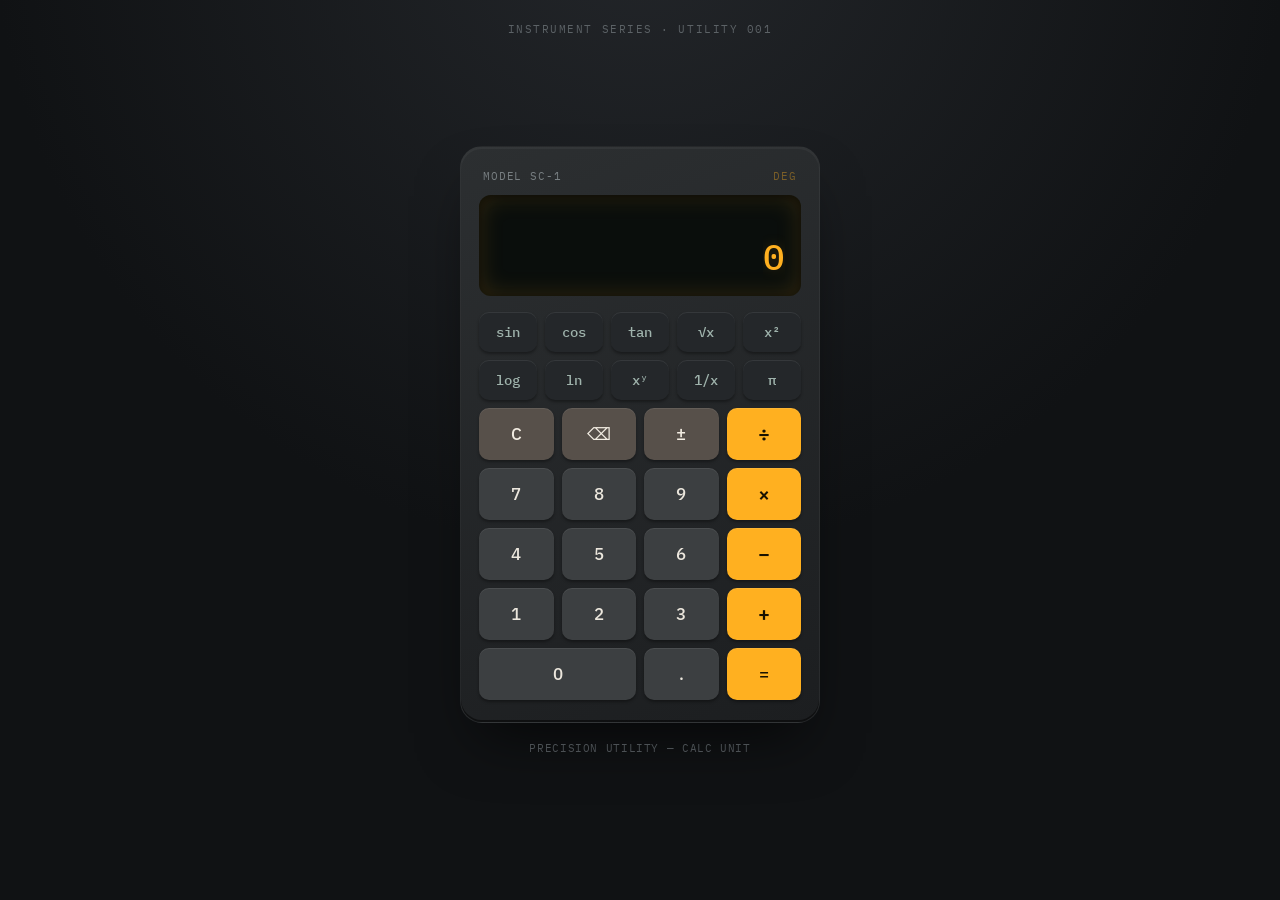
==== index.html @ b7696839 "Add Google site verification meta tag" ====
<!DOCTYPE html>
<html lang="en">
<head>
<meta name="google-site-verification" content="ZhAPGJCcrhRBC2yYDR4vYa2j-9xB2rmcHq2HFehLYFE" />
<meta charset="UTF-8">
<meta name="viewport" content="width=device-width, initial-scale=1.0">
<title>Scientific Calculator — Free Online Calculator with Square Root, Power, Trig</title>
<meta name="description" content="Free online scientific calculator. Square root, x², powers, sin/cos/tan, log, ln, and more. Fast, no sign-up, works on mobile.">
<link rel="canonical" href="https://calculator-amber-six-60.vercel.app/" />
<meta property="og:title" content="Scientific Calculator — Free Online Calculator">
<meta property="og:description" content="Square root, powers, trig, log, and more — free online scientific calculator, no sign-up.">
<meta property="og:type" content="website">
<link rel="preconnect" href="https://fonts.googleapis.com">
<link rel="preconnect" href="https://fonts.gstatic.com" crossorigin>
<link href="https://fonts.googleapis.com/css2?family=IBM+Plex+Mono:wght@400;500;600&family=IBM+Plex+Sans:wght@400;500;600&display=swap" rel="stylesheet">
<style>
  :root{
    --page-bg: #101214;
    --body-grad-a: #2c2f31;
    --body-grad-b: #1c1e20;
    --display-bg: #0a0e0c;
    --amber: #ffb020;
    --amber-dim: rgba(255,176,32,0.38);
    --amber-glow: rgba(255,176,32,0.18);
    --key-num-bg: #3c3f41;
    --key-num-bg-hi: #46494b;
    --key-num-text: #ecE7dd;
    --key-fn-bg: #24272a;
    --key-fn-bg-hi: #2d3134;
    --key-fn-text: #9fb3ac;
    --key-op-bg: var(--amber);
    --key-op-bg-hi: #ffc250;
    --key-op-text: #1a1200;
    --key-util-bg: #57504a;
    --key-util-text: #f2ece2;
    --radius: 10px;
    --font-mono: 'IBM Plex Mono', ui-monospace, monospace;
    --font-sans: 'IBM Plex Sans', ui-sans-serif, sans-serif;
  }

  *{ box-sizing: border-box; }

  body{
    margin:0;
    min-height:100vh;
    background:
      radial-gradient(circle at 50% -10%, #23262a 0%, var(--page-bg) 55%);
    display:flex;
    align-items:center;
    justify-content:center;
    padding: 32px 16px;
    font-family: var(--font-sans);
  }

  .eyebrow{
    position:fixed;
    top:22px;
    left:50%;
    transform:translateX(-50%);
    color:#5c6266;
    font-family: var(--font-mono);
    font-size:11px;
    letter-spacing:0.14em;
    text-transform:uppercase;
  }

  .instrument{
    width: 360px;
    max-width: 100%;
    border-radius: 22px;
    padding: 20px 18px 22px;
    background: linear-gradient(160deg, var(--body-grad-a), var(--body-grad-b));
    box-shadow:
      0 30px 60px -20px rgba(0,0,0,0.65),
      0 2px 0 rgba(255,255,255,0.04) inset,
      0 -2px 0 rgba(0,0,0,0.5) inset;
    border: 1px solid rgba(255,255,255,0.04);
  }

  .badge{
    display:flex;
    justify-content:space-between;
    align-items:baseline;
    padding: 2px 4px 12px;
    color:#787f82;
    font-family: var(--font-mono);
    font-size: 10.5px;
    letter-spacing: 0.08em;
    text-transform: uppercase;
  }
  .badge span:last-child{ color: var(--amber-dim); }

  .display{
    background: var(--display-bg);
    border-radius: 12px;
    padding: 14px 16px 16px;
    box-shadow: 0 2px 10px rgba(0,0,0,0.6) inset, 0 0 24px var(--amber-glow) inset;
    margin-bottom: 16px;
    overflow: hidden;
  }

  .tape{
    height: 18px;
    overflow: hidden;
    color: var(--amber-dim);
    font-family: var(--font-mono);
    font-size: 12px;
    white-space: nowrap;
    margin-bottom: 6px;
    letter-spacing: 0.01em;
  }

  .readout{
    display:flex;
    justify-content:flex-end;
    align-items:baseline;
    gap: 8px;
  }

  .mode-tag{
    font-family: var(--font-mono);
    font-size: 11px;
    color: var(--amber-dim);
    letter-spacing: 0.08em;
  }

  #display{
    font-family: var(--font-mono);
    font-weight: 500;
    font-size: 36px;
    color: var(--amber);
    text-shadow: 0 0 14px var(--amber-glow);
    text-align: right;
    overflow-x: auto;
    white-space: nowrap;
    max-width: 100%;
    scrollbar-width: none;
  }
  #display::-webkit-scrollbar{ display:none; }

  .keys{ display:flex; flex-direction:column; gap:8px; }
  .row{ display:grid; gap:8px; }
  .row.sci{ grid-template-columns: repeat(5, 1fr); }
  .row.main{ grid-template-columns: repeat(4, 1fr); }

  button{
    font-family: var(--font-sans);
    border: none;
    cursor: pointer;
    color: var(--key-num-text);
    background: var(--key-num-bg);
    border-radius: var(--radius);
    padding: 0;
    height: 52px;
    font-size: 17px;
    font-weight: 500;
    box-shadow:
      0 1px 0 rgba(255,255,255,0.08) inset,
      0 2px 3px rgba(0,0,0,0.35);
    transition: transform 0.05s ease, box-shadow 0.05s ease, background 0.1s ease;
  }
  button:active, button.pressed{
    transform: translateY(2px);
    box-shadow: 0 1px 1px rgba(0,0,0,0.4) inset;
  }
  button:hover{ background: var(--key-num-bg-hi); }

  .row.sci button{
    background: var(--key-fn-bg);
    color: var(--key-fn-text);
    font-family: var(--font-mono);
    font-size: 13.5px;
    height: 40px;
    letter-spacing: 0.01em;
  }
  .row.sci button:hover{ background: var(--key-fn-bg-hi); }

  .op{
    background: var(--key-op-bg) !important;
    color: var(--key-op-text) !important;
    font-size: 20px;
    font-weight: 600;
  }
  .op:hover{ background: var(--key-op-bg-hi) !important; }

  .util{
    background: var(--key-util-bg) !important;
    color: var(--key-util-text) !important;
  }

  .zero{ grid-column: span 2; }

  .equals{
    background: var(--key-op-bg) !important;
    color: var(--key-op-text) !important;
  }

  footer{
    text-align:center;
    color:#4b5054;
    font-family: var(--font-mono);
    font-size: 10.5px;
    margin-top: 18px;
    letter-spacing: 0.06em;
  }

  @media (prefers-reduced-motion: reduce){
    button{ transition: none; }
  }
</style>
</head>
<body>

<div class="eyebrow">INSTRUMENT SERIES · UTILITY 001</div>

<div>
  <div class="instrument">
    <div class="badge">
      <span>Model SC-1</span>
      <span id="degMode">DEG</span>
    </div>

    <div class="display">
      <div class="tape" id="tape">&nbsp;</div>
      <div class="readout">
        <div id="display">0</div>
      </div>
    </div>

    <div class="keys">
      <div class="row sci">
        <button data-fn="sin">sin</button>
        <button data-fn="cos">cos</button>
        <button data-fn="tan">tan</button>
        <button data-fn="sqrt">√x</button>
        <button data-fn="sqr">x²</button>
      </div>
      <div class="row sci">
        <button data-fn="log">log</button>
        <button data-fn="ln">ln</button>
        <button data-op="^">xʸ</button>
        <button data-fn="inv">1/x</button>
        <button data-fn="pi">π</button>
      </div>

      <div class="row main">
        <button class="util" data-action="clear">C</button>
        <button class="util" data-action="backspace">⌫</button>
        <button class="util" data-fn="sign">±</button>
        <button class="op" data-op="/">÷</button>
      </div>
      <div class="row main">
        <button data-num="7">7</button>
        <button data-num="8">8</button>
        <button data-num="9">9</button>
        <button class="op" data-op="*">×</button>
      </div>
      <div class="row main">
        <button data-num="4">4</button>
        <button data-num="5">5</button>
        <button data-num="6">6</button>
        <button class="op" data-op="-">−</button>
      </div>
      <div class="row main">
        <button data-num="1">1</button>
        <button data-num="2">2</button>
        <button data-num="3">3</button>
        <button class="op" data-op="+">+</button>
      </div>
      <div class="row main">
        <button class="zero" data-num="0">0</button>
        <button data-action="decimal">.</button>
        <button class="equals" data-action="equals">=</button>
      </div>
    </div>
  </div>

  <footer>PRECISION UTILITY — CALC UNIT</footer>
</div>

<script>
(function(){
  const displayEl = document.getElementById('display');
  const tapeEl = document.getElementById('tape');

  let current = '0';
  let previous = null;
  let operator = null;
  let waitingForOperand = false;
  let tapeEntries = [];

  function fmt(n){
    if (!isFinite(n)) return 'Error';
    let s = String(n);
    if (s.length > 14) {
      s = n.toPrecision(10).replace(/\.?0+$/, '').replace(/\.?0+e/, 'e');
    }
    return s;
  }

  function render(){
    displayEl.textContent = current;
    tapeEl.textContent = tapeEntries.slice(-1)[0] || '\u00A0';
  }

  function pushTape(entry){
    tapeEntries.push(entry);
    if (tapeEntries.length > 20) tapeEntries.shift();
  }

  function inputDigit(d){
    if (waitingForOperand || current === '0') {
      current = (d === '.' ? '0.' : d);
      waitingForOperand = false;
    } else {
      current += d;
    }
    render();
  }

  function inputDecimal(){
    if (waitingForOperand) { current = '0.'; waitingForOperand = false; render(); return; }
    if (!current.includes('.')) current += '.';
    render();
  }

  function clearAll(){
    current = '0'; previous = null; operator = null; waitingForOperand = false;
    render();
  }

  function backspace(){
    if (waitingForOperand) return;
    current = current.length > 1 ? current.slice(0, -1) : '0';
    render();
  }

  function toggleSign(){
    if (current === '0') return;
    current = current.startsWith('-') ? current.slice(1) : '-' + current;
    render();
  }

  function compute(a, b, op){
    switch(op){
      case '+': return a + b;
      case '-': return a - b;
      case '*': return a * b;
      case '/': return b === 0 ? NaN : a / b;
      case '^': return Math.pow(a, b);
      default: return b;
    }
  }

  function opSymbol(op){
    return { '+':'+', '-':'\u2212', '*':'\u00d7', '/':'\u00f7', '^':'^' }[op] || op;
  }

  function setOperator(nextOp){
    const value = parseFloat(current);
    if (previous !== null && operator && !waitingForOperand) {
      const result = compute(previous, value, operator);
      pushTape(`${fmt(previous)} ${opSymbol(operator)} ${fmt(value)} =`);
      current = fmt(result);
      previous = result;
    } else {
      previous = value;
    }
    operator = nextOp;
    waitingForOperand = true;
    render();
  }

  function equals(){
    if (operator === null || previous === null) return;
    const value = parseFloat(current);
    const result = compute(previous, value, operator);
    pushTape(`${fmt(previous)} ${opSymbol(operator)} ${fmt(value)} =`);
    current = fmt(result);
    previous = null;
    operator = null;
    waitingForOperand = true;
    render();
  }

  const DEG = Math.PI / 180;

  function applyUnary(fn){
    const value = parseFloat(current);
    let result, label;
    switch(fn){
      case 'sqrt': result = Math.sqrt(value); label = `\u221a(${fmt(value)})`; break;
      case 'sqr':  result = value * value;    label = `(${fmt(value)})\u00b2`; break;
      case 'sin':  result = Math.sin(value * DEG); label = `sin(${fmt(value)})`; break;
      case 'cos':  result = Math.cos(value * DEG); label = `cos(${fmt(value)})`; break;
      case 'tan':  result = Math.tan(value * DEG); label = `tan(${fmt(value)})`; break;
      case 'log':  result = Math.log10(value); label = `log(${fmt(value)})`; break;
      case 'ln':   result = Math.log(value);   label = `ln(${fmt(value)})`; break;
      case 'inv':  result = value === 0 ? NaN : 1 / value; label = `1/(${fmt(value)})`; break;
      case 'sign': toggleSign(); return;
      case 'pi':   current = fmt(Math.PI); waitingForOperand = true; render(); return;
      default: return;
    }
    pushTape(`${label} =`);
    current = fmt(result);
    waitingForOperand = true;
    render();
  }

  document.querySelectorAll('button').forEach(btn => {
    btn.addEventListener('click', () => {
      btn.classList.add('pressed');
      setTimeout(() => btn.classList.remove('pressed'), 90);

      if (btn.dataset.num !== undefined) inputDigit(btn.dataset.num);
      else if (btn.dataset.op !== undefined) setOperator(btn.dataset.op);
      else if (btn.dataset.fn !== undefined) applyUnary(btn.dataset.fn);
      else if (btn.dataset.action === 'clear') clearAll();
      else if (btn.dataset.action === 'backspace') backspace();
      else if (btn.dataset.action === 'decimal') inputDecimal();
      else if (btn.dataset.action === 'equals') equals();
    });
  });

  window.addEventListener('keydown', (e) => {
    if (e.key >= '0' && e.key <= '9') inputDigit(e.key);
    else if (e.key === '.') inputDecimal();
    else if (['+','-','*','/'].includes(e.key)) setOperator(e.key);
    else if (e.key === 'Enter' || e.key === '=') { e.preventDefault(); equals(); }
    else if (e.key === 'Backspace') backspace();
    else if (e.key === 'Escape') clearAll();
  });

  render();
})();
</script>

</body>
</html>
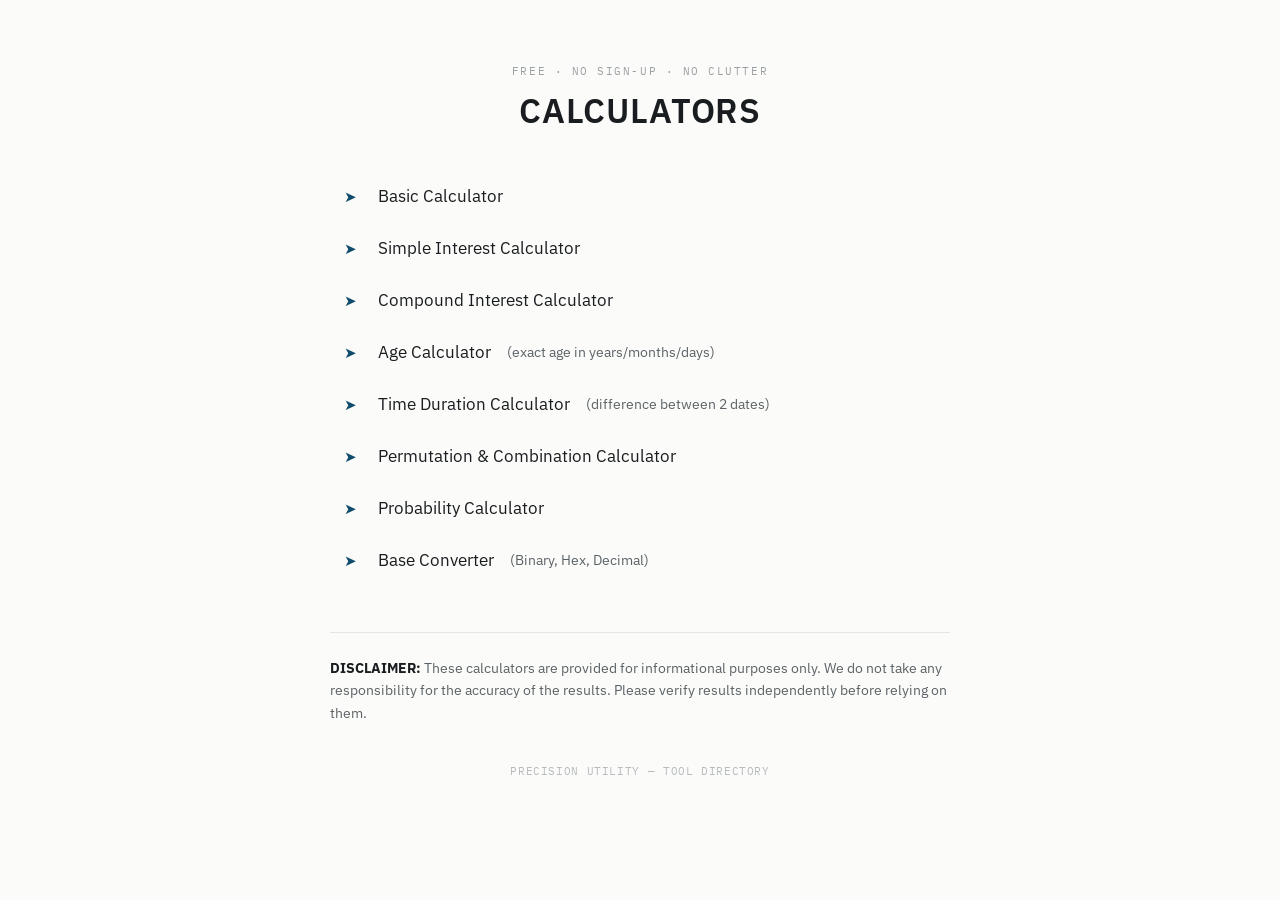
==== commit 1adf6756: "Update index.html for new calculator tools" ====
--- a/index.html
+++ b/index.html
@@ -1,439 +1,143 @@
 <!DOCTYPE html>
 <html lang="en">
 <head>
-<meta name="google-site-verification" content="ZhAPGJCcrhRBC2yYDR4vYa2j-9xB2rmcHq2HFehLYFE" />
 <meta charset="UTF-8">
 <meta name="viewport" content="width=device-width, initial-scale=1.0">
-<title>Scientific Calculator — Free Online Calculator with Square Root, Power, Trig</title>
-<meta name="description" content="Free online scientific calculator. Square root, x², powers, sin/cos/tan, log, ln, and more. Fast, no sign-up, works on mobile.">
+<title>Calculators — Free Online Calculator Tools</title>
+<meta name="description" content="Free online calculators: basic, simple interest, compound interest, age, time duration, permutation & combination, probability, and base converter.">
 <link rel="canonical" href="https://calculator-amber-six-60.vercel.app/" />
-<meta property="og:title" content="Scientific Calculator — Free Online Calculator">
-<meta property="og:description" content="Square root, powers, trig, log, and more — free online scientific calculator, no sign-up.">
+<meta property="og:title" content="Calculators — Free Online Calculator Tools">
+<meta property="og:description" content="A growing set of free, no-signup online calculators.">
 <meta property="og:type" content="website">
+
+<!-- Google Analytics (GA4) -->
+<script async src="https://www.googletagmanager.com/gtag/js?id=G-M0VN4W0GYG"></script>
+<script>
+  window.dataLayer = window.dataLayer || [];
+  function gtag(){dataLayer.push(arguments);}
+  gtag('js', new Date());
+  gtag('config', 'G-M0VN4W0GYG');
+</script>
+
 <link rel="preconnect" href="https://fonts.googleapis.com">
 <link rel="preconnect" href="https://fonts.gstatic.com" crossorigin>
-<link href="https://fonts.googleapis.com/css2?family=IBM+Plex+Mono:wght@400;500;600&family=IBM+Plex+Sans:wght@400;500;600&display=swap" rel="stylesheet">
+<link href="https://fonts.googleapis.com/css2?family=IBM+Plex+Mono:wght@400;600&family=IBM+Plex+Sans:wght@400;500;600&display=swap" rel="stylesheet">
 <style>
   :root{
-    --page-bg: #101214;
-    --body-grad-a: #2c2f31;
-    --body-grad-b: #1c1e20;
-    --display-bg: #0a0e0c;
-    --amber: #ffb020;
-    --amber-dim: rgba(255,176,32,0.38);
-    --amber-glow: rgba(255,176,32,0.18);
-    --key-num-bg: #3c3f41;
-    --key-num-bg-hi: #46494b;
-    --key-num-text: #ecE7dd;
-    --key-fn-bg: #24272a;
-    --key-fn-bg-hi: #2d3134;
-    --key-fn-text: #9fb3ac;
-    --key-op-bg: var(--amber);
-    --key-op-bg-hi: #ffc250;
-    --key-op-text: #1a1200;
-    --key-util-bg: #57504a;
-    --key-util-text: #f2ece2;
-    --radius: 10px;
+    --ink: #1a1d1f;
+    --muted: #5b6266;
+    --accent: #0f4c6b;
+    --accent-hi: #14638a;
+    --rule: #e4e6e8;
+    --page-bg: #fbfbfa;
+    --font-sans: 'IBM Plex Sans', ui-sans-serif, sans-serif;
     --font-mono: 'IBM Plex Mono', ui-monospace, monospace;
-    --font-sans: 'IBM Plex Sans', ui-sans-serif, sans-serif;
   }
-
-  *{ box-sizing: border-box; }
-
+  *{ box-sizing:border-box; }
   body{
     margin:0;
-    min-height:100vh;
-    background:
-      radial-gradient(circle at 50% -10%, #23262a 0%, var(--page-bg) 55%);
-    display:flex;
-    align-items:center;
-    justify-content:center;
-    padding: 32px 16px;
+    background: var(--page-bg);
+    color: var(--ink);
     font-family: var(--font-sans);
+    padding: 64px 20px 40px;
   }
-
+  main{
+    max-width: 620px;
+    margin: 0 auto;
+  }
   .eyebrow{
-    position:fixed;
-    top:22px;
-    left:50%;
-    transform:translateX(-50%);
-    color:#5c6266;
+    text-align:center;
+    color:#9aa0a3;
     font-family: var(--font-mono);
-    font-size:11px;
-    letter-spacing:0.14em;
-    text-transform:uppercase;
+    font-size: 11px;
+    letter-spacing: 0.14em;
+    text-transform: uppercase;
+    margin-bottom: 10px;
   }
-
-  .instrument{
-    width: 360px;
-    max-width: 100%;
-    border-radius: 22px;
-    padding: 20px 18px 22px;
-    background: linear-gradient(160deg, var(--body-grad-a), var(--body-grad-b));
-    box-shadow:
-      0 30px 60px -20px rgba(0,0,0,0.65),
-      0 2px 0 rgba(255,255,255,0.04) inset,
-      0 -2px 0 rgba(0,0,0,0.5) inset;
-    border: 1px solid rgba(255,255,255,0.04);
+  h1{
+    text-align:center;
+    font-size: 34px;
+    font-weight: 600;
+    letter-spacing: 0.02em;
+    margin: 0 0 40px;
   }
-
-  .badge{
-    display:flex;
-    justify-content:space-between;
-    align-items:baseline;
-    padding: 2px 4px 12px;
-    color:#787f82;
+  ul.tool-list{
+    list-style: none;
+    margin: 0 0 48px;
+    padding: 0;
+    display: flex;
+    flex-direction: column;
+    gap: 4px;
+  }
+  ul.tool-list li a{
+    display: flex;
+    align-items: center;
+    gap: 16px;
+    padding: 13px 14px;
+    text-decoration: none;
+    color: var(--ink);
+    border-radius: 8px;
+    font-size: 17px;
+    transition: background 0.12s ease;
+  }
+  ul.tool-list li a:hover{
+    background: #eef2f4;
+  }
+  ul.tool-list li a:hover .arrow{
+    color: var(--accent-hi);
+  }
+  .arrow{
+    color: var(--accent);
+    font-size: 15px;
+    flex-shrink: 0;
+    width: 18px;
+  }
+  .tool-sub{
+    color: var(--muted);
+    font-size: 14px;
+    font-weight: 400;
+  }
+  section.notice{
+    border-top: 1px solid var(--rule);
+    padding-top: 24px;
+    font-size: 14px;
+    line-height: 1.6;
+    color: var(--muted);
+  }
+  section.notice p{ margin: 0 0 14px; }
+  section.notice strong{ color: var(--ink); }
+  section.notice a{ color: var(--accent); text-decoration: underline; }
+  footer{
+    text-align:center;
+    color:#b7bbbd;
     font-family: var(--font-mono);
     font-size: 10.5px;
-    letter-spacing: 0.08em;
-    text-transform: uppercase;
-  }
-  .badge span:last-child{ color: var(--amber-dim); }
-
-  .display{
-    background: var(--display-bg);
-    border-radius: 12px;
-    padding: 14px 16px 16px;
-    box-shadow: 0 2px 10px rgba(0,0,0,0.6) inset, 0 0 24px var(--amber-glow) inset;
-    margin-bottom: 16px;
-    overflow: hidden;
-  }
-
-  .tape{
-    height: 18px;
-    overflow: hidden;
-    color: var(--amber-dim);
-    font-family: var(--font-mono);
-    font-size: 12px;
-    white-space: nowrap;
-    margin-bottom: 6px;
-    letter-spacing: 0.01em;
-  }
-
-  .readout{
-    display:flex;
-    justify-content:flex-end;
-    align-items:baseline;
-    gap: 8px;
-  }
-
-  .mode-tag{
-    font-family: var(--font-mono);
-    font-size: 11px;
-    color: var(--amber-dim);
-    letter-spacing: 0.08em;
-  }
-
-  #display{
-    font-family: var(--font-mono);
-    font-weight: 500;
-    font-size: 36px;
-    color: var(--amber);
-    text-shadow: 0 0 14px var(--amber-glow);
-    text-align: right;
-    overflow-x: auto;
-    white-space: nowrap;
-    max-width: 100%;
-    scrollbar-width: none;
-  }
-  #display::-webkit-scrollbar{ display:none; }
-
-  .keys{ display:flex; flex-direction:column; gap:8px; }
-  .row{ display:grid; gap:8px; }
-  .row.sci{ grid-template-columns: repeat(5, 1fr); }
-  .row.main{ grid-template-columns: repeat(4, 1fr); }
-
-  button{
-    font-family: var(--font-sans);
-    border: none;
-    cursor: pointer;
-    color: var(--key-num-text);
-    background: var(--key-num-bg);
-    border-radius: var(--radius);
-    padding: 0;
-    height: 52px;
-    font-size: 17px;
-    font-weight: 500;
-    box-shadow:
-      0 1px 0 rgba(255,255,255,0.08) inset,
-      0 2px 3px rgba(0,0,0,0.35);
-    transition: transform 0.05s ease, box-shadow 0.05s ease, background 0.1s ease;
-  }
-  button:active, button.pressed{
-    transform: translateY(2px);
-    box-shadow: 0 1px 1px rgba(0,0,0,0.4) inset;
-  }
-  button:hover{ background: var(--key-num-bg-hi); }
-
-  .row.sci button{
-    background: var(--key-fn-bg);
-    color: var(--key-fn-text);
-    font-family: var(--font-mono);
-    font-size: 13.5px;
-    height: 40px;
-    letter-spacing: 0.01em;
-  }
-  .row.sci button:hover{ background: var(--key-fn-bg-hi); }
-
-  .op{
-    background: var(--key-op-bg) !important;
-    color: var(--key-op-text) !important;
-    font-size: 20px;
-    font-weight: 600;
-  }
-  .op:hover{ background: var(--key-op-bg-hi) !important; }
-
-  .util{
-    background: var(--key-util-bg) !important;
-    color: var(--key-util-text) !important;
-  }
-
-  .zero{ grid-column: span 2; }
-
-  .equals{
-    background: var(--key-op-bg) !important;
-    color: var(--key-op-text) !important;
-  }
-
-  footer{
-    text-align:center;
-    color:#4b5054;
-    font-family: var(--font-mono);
-    font-size: 10.5px;
-    margin-top: 18px;
+    margin-top: 40px;
     letter-spacing: 0.06em;
-  }
-
-  @media (prefers-reduced-motion: reduce){
-    button{ transition: none; }
   }
 </style>
 </head>
 <body>
+<main>
+  <div class="eyebrow">Free · No Sign-up · No Clutter</div>
+  <h1>CALCULATORS</h1>
 
-<div class="eyebrow">INSTRUMENT SERIES · UTILITY 001</div>
+  <ul class="tool-list">
+    <li><a href="/calculator"><span class="arrow">&#10148;</span> Basic Calculator</a></li>
+    <li><a href="/simple-interest-calculator"><span class="arrow">&#10148;</span> Simple Interest Calculator</a></li>
+    <li><a href="/compound-interest-calculator"><span class="arrow">&#10148;</span> Compound Interest Calculator</a></li>
+    <li><a href="/age-calculator"><span class="arrow">&#10148;</span> Age Calculator <span class="tool-sub">(exact age in years/months/days)</span></a></li>
+    <li><a href="/time-duration-calculator"><span class="arrow">&#10148;</span> Time Duration Calculator <span class="tool-sub">(difference between 2 dates)</span></a></li>
+    <li><a href="/permutation-combination-calculator"><span class="arrow">&#10148;</span> Permutation &amp; Combination Calculator</a></li>
+    <li><a href="/probability-calculator"><span class="arrow">&#10148;</span> Probability Calculator</a></li>
+    <li><a href="/base-converter"><span class="arrow">&#10148;</span> Base Converter <span class="tool-sub">(Binary, Hex, Decimal)</span></a></li>
+  </ul>
 
-<div>
-  <div class="instrument">
-    <div class="badge">
-      <span>Model SC-1</span>
-      <span id="degMode">DEG</span>
-    </div>
+  <section class="notice">
+    <p><strong>DISCLAIMER:</strong> These calculators are provided for informational purposes only. We do not take any responsibility for the accuracy of the results. Please verify results independently before relying on them.</p>
+  </section>
 
-    <div class="display">
-      <div class="tape" id="tape">&nbsp;</div>
-      <div class="readout">
-        <div id="display">0</div>
-      </div>
-    </div>
-
-    <div class="keys">
-      <div class="row sci">
-        <button data-fn="sin">sin</button>
-        <button data-fn="cos">cos</button>
-        <button data-fn="tan">tan</button>
-        <button data-fn="sqrt">√x</button>
-        <button data-fn="sqr">x²</button>
-      </div>
-      <div class="row sci">
-        <button data-fn="log">log</button>
-        <button data-fn="ln">ln</button>
-        <button data-op="^">xʸ</button>
-        <button data-fn="inv">1/x</button>
-        <button data-fn="pi">π</button>
-      </div>
-
-      <div class="row main">
-        <button class="util" data-action="clear">C</button>
-        <button class="util" data-action="backspace">⌫</button>
-        <button class="util" data-fn="sign">±</button>
-        <button class="op" data-op="/">÷</button>
-      </div>
-      <div class="row main">
-        <button data-num="7">7</button>
-        <button data-num="8">8</button>
-        <button data-num="9">9</button>
-        <button class="op" data-op="*">×</button>
-      </div>
-      <div class="row main">
-        <button data-num="4">4</button>
-        <button data-num="5">5</button>
-        <button data-num="6">6</button>
-        <button class="op" data-op="-">−</button>
-      </div>
-      <div class="row main">
-        <button data-num="1">1</button>
-        <button data-num="2">2</button>
-        <button data-num="3">3</button>
-        <button class="op" data-op="+">+</button>
-      </div>
-      <div class="row main">
-        <button class="zero" data-num="0">0</button>
-        <button data-action="decimal">.</button>
-        <button class="equals" data-action="equals">=</button>
-      </div>
-    </div>
-  </div>
-
-  <footer>PRECISION UTILITY — CALC UNIT</footer>
-</div>
-
-<script>
-(function(){
-  const displayEl = document.getElementById('display');
-  const tapeEl = document.getElementById('tape');
-
-  let current = '0';
-  let previous = null;
-  let operator = null;
-  let waitingForOperand = false;
-  let tapeEntries = [];
-
-  function fmt(n){
-    if (!isFinite(n)) return 'Error';
-    let s = String(n);
-    if (s.length > 14) {
-      s = n.toPrecision(10).replace(/\.?0+$/, '').replace(/\.?0+e/, 'e');
-    }
-    return s;
-  }
-
-  function render(){
-    displayEl.textContent = current;
-    tapeEl.textContent = tapeEntries.slice(-1)[0] || '\u00A0';
-  }
-
-  function pushTape(entry){
-    tapeEntries.push(entry);
-    if (tapeEntries.length > 20) tapeEntries.shift();
-  }
-
-  function inputDigit(d){
-    if (waitingForOperand || current === '0') {
-      current = (d === '.' ? '0.' : d);
-      waitingForOperand = false;
-    } else {
-      current += d;
-    }
-    render();
-  }
-
-  function inputDecimal(){
-    if (waitingForOperand) { current = '0.'; waitingForOperand = false; render(); return; }
-    if (!current.includes('.')) current += '.';
-    render();
-  }
-
-  function clearAll(){
-    current = '0'; previous = null; operator = null; waitingForOperand = false;
-    render();
-  }
-
-  function backspace(){
-    if (waitingForOperand) return;
-    current = current.length > 1 ? current.slice(0, -1) : '0';
-    render();
-  }
-
-  function toggleSign(){
-    if (current === '0') return;
-    current = current.startsWith('-') ? current.slice(1) : '-' + current;
-    render();
-  }
-
-  function compute(a, b, op){
-    switch(op){
-      case '+': return a + b;
-      case '-': return a - b;
-      case '*': return a * b;
-      case '/': return b === 0 ? NaN : a / b;
-      case '^': return Math.pow(a, b);
-      default: return b;
-    }
-  }
-
-  function opSymbol(op){
-    return { '+':'+', '-':'\u2212', '*':'\u00d7', '/':'\u00f7', '^':'^' }[op] || op;
-  }
-
-  function setOperator(nextOp){
-    const value = parseFloat(current);
-    if (previous !== null && operator && !waitingForOperand) {
-      const result = compute(previous, value, operator);
-      pushTape(`${fmt(previous)} ${opSymbol(operator)} ${fmt(value)} =`);
-      current = fmt(result);
-      previous = result;
-    } else {
-      previous = value;
-    }
-    operator = nextOp;
-    waitingForOperand = true;
-    render();
-  }
-
-  function equals(){
-    if (operator === null || previous === null) return;
-    const value = parseFloat(current);
-    const result = compute(previous, value, operator);
-    pushTape(`${fmt(previous)} ${opSymbol(operator)} ${fmt(value)} =`);
-    current = fmt(result);
-    previous = null;
-    operator = null;
-    waitingForOperand = true;
-    render();
-  }
-
-  const DEG = Math.PI / 180;
-
-  function applyUnary(fn){
-    const value = parseFloat(current);
-    let result, label;
-    switch(fn){
-      case 'sqrt': result = Math.sqrt(value); label = `\u221a(${fmt(value)})`; break;
-      case 'sqr':  result = value * value;    label = `(${fmt(value)})\u00b2`; break;
-      case 'sin':  result = Math.sin(value * DEG); label = `sin(${fmt(value)})`; break;
-      case 'cos':  result = Math.cos(value * DEG); label = `cos(${fmt(value)})`; break;
-      case 'tan':  result = Math.tan(value * DEG); label = `tan(${fmt(value)})`; break;
-      case 'log':  result = Math.log10(value); label = `log(${fmt(value)})`; break;
-      case 'ln':   result = Math.log(value);   label = `ln(${fmt(value)})`; break;
-      case 'inv':  result = value === 0 ? NaN : 1 / value; label = `1/(${fmt(value)})`; break;
-      case 'sign': toggleSign(); return;
-      case 'pi':   current = fmt(Math.PI); waitingForOperand = true; render(); return;
-      default: return;
-    }
-    pushTape(`${label} =`);
-    current = fmt(result);
-    waitingForOperand = true;
-    render();
-  }
-
-  document.querySelectorAll('button').forEach(btn => {
-    btn.addEventListener('click', () => {
-      btn.classList.add('pressed');
-      setTimeout(() => btn.classList.remove('pressed'), 90);
-
-      if (btn.dataset.num !== undefined) inputDigit(btn.dataset.num);
-      else if (btn.dataset.op !== undefined) setOperator(btn.dataset.op);
-      else if (btn.dataset.fn !== undefined) applyUnary(btn.dataset.fn);
-      else if (btn.dataset.action === 'clear') clearAll();
-      else if (btn.dataset.action === 'backspace') backspace();
-      else if (btn.dataset.action === 'decimal') inputDecimal();
-      else if (btn.dataset.action === 'equals') equals();
-    });
-  });
-
-  window.addEventListener('keydown', (e) => {
-    if (e.key >= '0' && e.key <= '9') inputDigit(e.key);
-    else if (e.key === '.') inputDecimal();
-    else if (['+','-','*','/'].includes(e.key)) setOperator(e.key);
-    else if (e.key === 'Enter' || e.key === '=') { e.preventDefault(); equals(); }
-    else if (e.key === 'Backspace') backspace();
-    else if (e.key === 'Escape') clearAll();
-  });
-
-  render();
-})();
-</script>
-
+  <footer>PRECISION UTILITY — TOOL DIRECTORY</footer>
+</main>
 </body>
 </html>
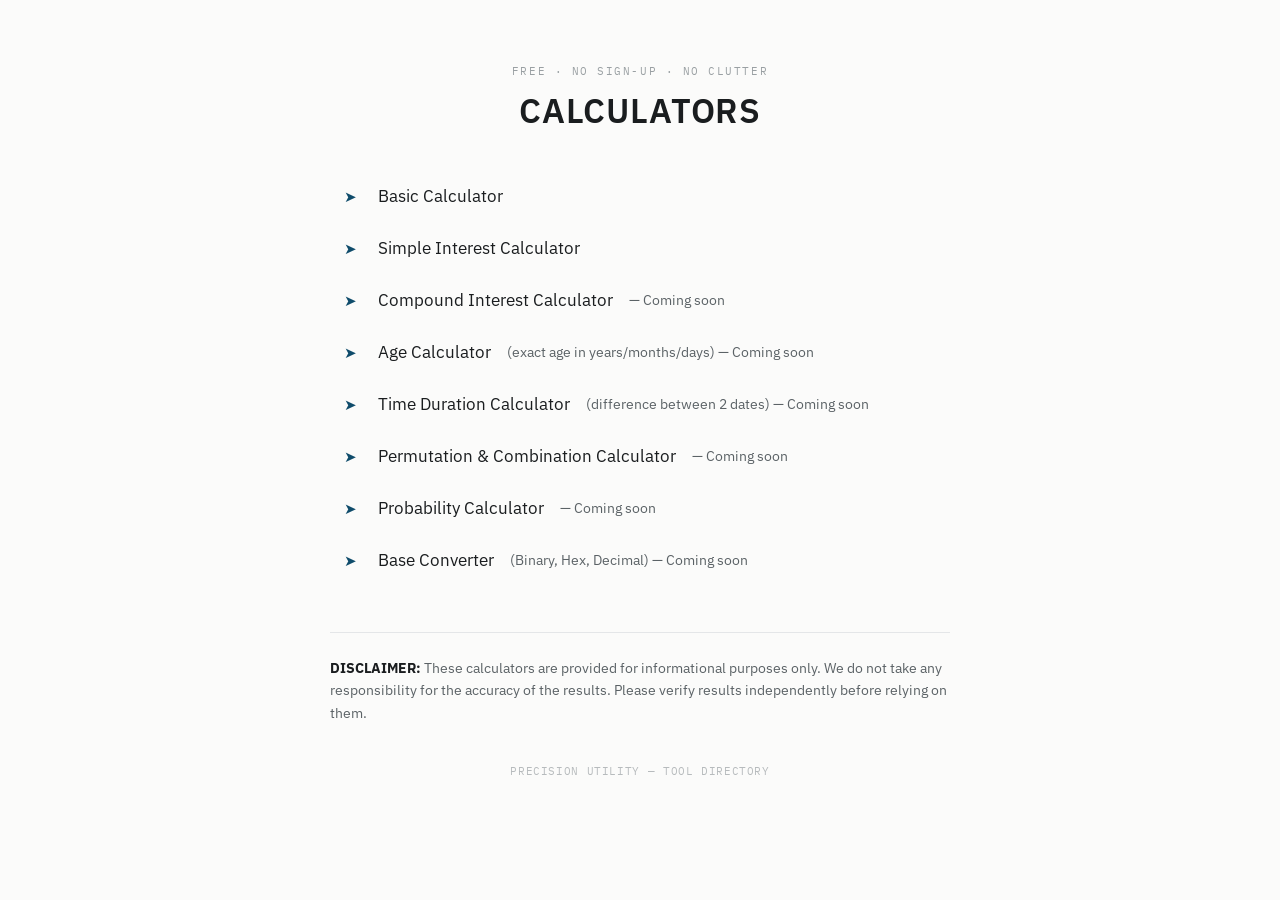
==== commit 69943290: "Add 'Coming soon' note to calculator tools Updated tool list to indicate upcoming features for calcu" ====
--- a/index.html
+++ b/index.html
@@ -125,12 +125,12 @@
   <ul class="tool-list">
     <li><a href="/calculator"><span class="arrow">&#10148;</span> Basic Calculator</a></li>
     <li><a href="/simple-interest-calculator"><span class="arrow">&#10148;</span> Simple Interest Calculator</a></li>
-    <li><a href="/compound-interest-calculator"><span class="arrow">&#10148;</span> Compound Interest Calculator</a></li>
-    <li><a href="/age-calculator"><span class="arrow">&#10148;</span> Age Calculator <span class="tool-sub">(exact age in years/months/days)</span></a></li>
-    <li><a href="/time-duration-calculator"><span class="arrow">&#10148;</span> Time Duration Calculator <span class="tool-sub">(difference between 2 dates)</span></a></li>
-    <li><a href="/permutation-combination-calculator"><span class="arrow">&#10148;</span> Permutation &amp; Combination Calculator</a></li>
-    <li><a href="/probability-calculator"><span class="arrow">&#10148;</span> Probability Calculator</a></li>
-    <li><a href="/base-converter"><span class="arrow">&#10148;</span> Base Converter <span class="tool-sub">(Binary, Hex, Decimal)</span></a></li>
+    <li><a href="/compound-interest-calculator"><span class="arrow">&#10148;</span> Compound Interest Calculator <span class="tool-sub">— Coming soon</span></a></li>
+    <li><a href="/age-calculator"><span class="arrow">&#10148;</span> Age Calculator <span class="tool-sub">(exact age in years/months/days) — Coming soon</span></a></li>
+    <li><a href="/time-duration-calculator"><span class="arrow">&#10148;</span> Time Duration Calculator <span class="tool-sub">(difference between 2 dates) — Coming soon</span></a></li>
+    <li><a href="/permutation-combination-calculator"><span class="arrow">&#10148;</span> Permutation &amp; Combination Calculator <span class="tool-sub">— Coming soon</span></a></li>
+    <li><a href="/probability-calculator"><span class="arrow">&#10148;</span> Probability Calculator <span class="tool-sub">— Coming soon</span></a></li>
+    <li><a href="/base-converter"><span class="arrow">&#10148;</span> Base Converter <span class="tool-sub">(Binary, Hex, Decimal) — Coming soon</span></a></li>
   </ul>
 
   <section class="notice">
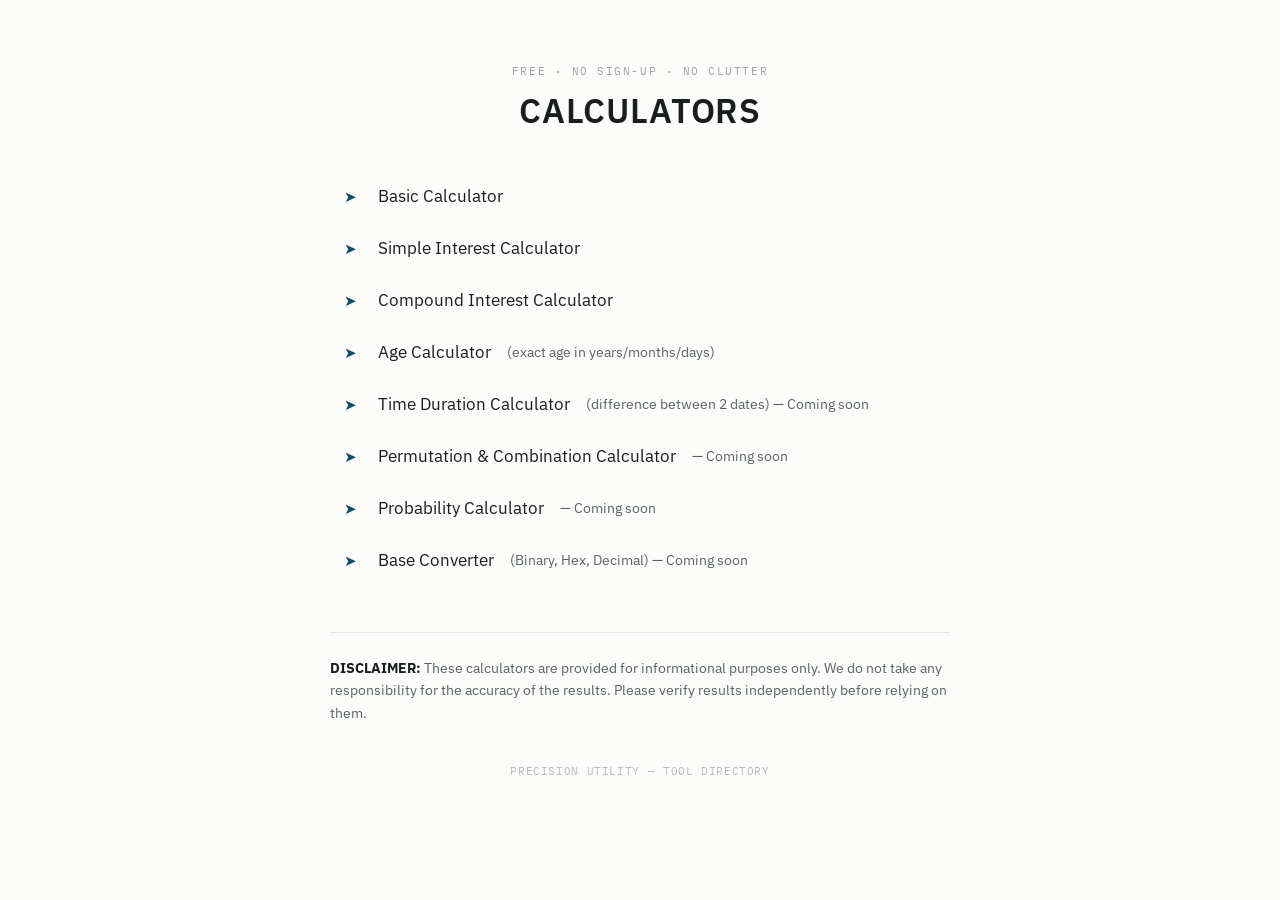
==== commit 3f07f078: "Remove 'Coming soon' notes from calculators" ====
--- a/index.html
+++ b/index.html
@@ -125,8 +125,8 @@
   <ul class="tool-list">
     <li><a href="/calculator"><span class="arrow">&#10148;</span> Basic Calculator</a></li>
     <li><a href="/simple-interest-calculator"><span class="arrow">&#10148;</span> Simple Interest Calculator</a></li>
-    <li><a href="/compound-interest-calculator"><span class="arrow">&#10148;</span> Compound Interest Calculator <span class="tool-sub">— Coming soon</span></a></li>
-    <li><a href="/age-calculator"><span class="arrow">&#10148;</span> Age Calculator <span class="tool-sub">(exact age in years/months/days) — Coming soon</span></a></li>
+    <li><a href="/compound-interest-calculator"><span class="arrow">&#10148;</span> Compound Interest Calculator</a></li>
+    <li><a href="/age-calculator"><span class="arrow">&#10148;</span> Age Calculator <span class="tool-sub">(exact age in years/months/days)</span></a></li>
     <li><a href="/time-duration-calculator"><span class="arrow">&#10148;</span> Time Duration Calculator <span class="tool-sub">(difference between 2 dates) — Coming soon</span></a></li>
     <li><a href="/permutation-combination-calculator"><span class="arrow">&#10148;</span> Permutation &amp; Combination Calculator <span class="tool-sub">— Coming soon</span></a></li>
     <li><a href="/probability-calculator"><span class="arrow">&#10148;</span> Probability Calculator <span class="tool-sub">— Coming soon</span></a></li>
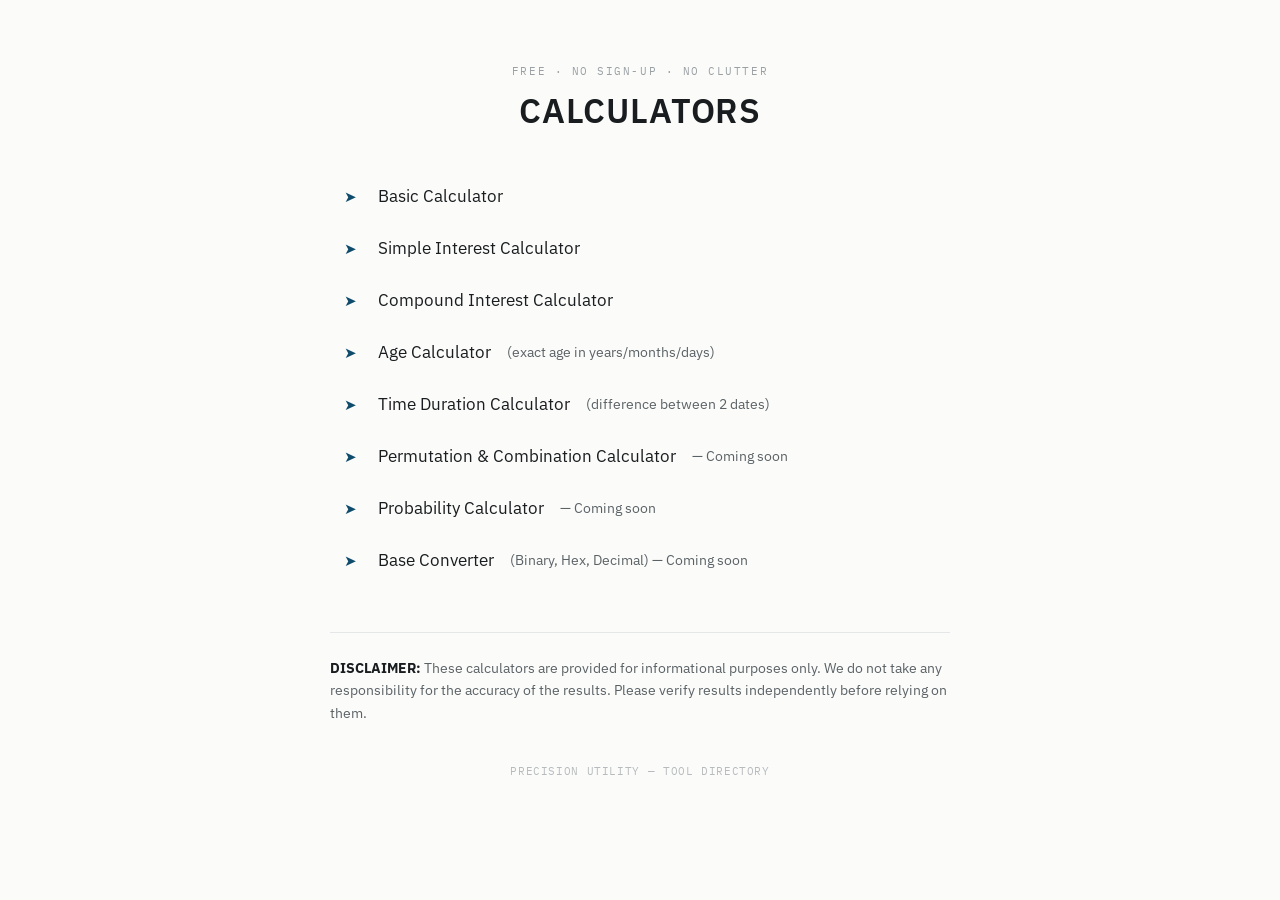
==== commit 14752641: "Update Time Duration Calculator link description Removed 'Coming soon' text from Time Duration Calcu" ====
--- a/index.html
+++ b/index.html
@@ -127,7 +127,7 @@
     <li><a href="/simple-interest-calculator"><span class="arrow">&#10148;</span> Simple Interest Calculator</a></li>
     <li><a href="/compound-interest-calculator"><span class="arrow">&#10148;</span> Compound Interest Calculator</a></li>
     <li><a href="/age-calculator"><span class="arrow">&#10148;</span> Age Calculator <span class="tool-sub">(exact age in years/months/days)</span></a></li>
-    <li><a href="/time-duration-calculator"><span class="arrow">&#10148;</span> Time Duration Calculator <span class="tool-sub">(difference between 2 dates) — Coming soon</span></a></li>
+    <li><a href="/time-duration-calculator"><span class="arrow">&#10148;</span> Time Duration Calculator <span class="tool-sub">(difference between 2 dates)</span></a></li>
     <li><a href="/permutation-combination-calculator"><span class="arrow">&#10148;</span> Permutation &amp; Combination Calculator <span class="tool-sub">— Coming soon</span></a></li>
     <li><a href="/probability-calculator"><span class="arrow">&#10148;</span> Probability Calculator <span class="tool-sub">— Coming soon</span></a></li>
     <li><a href="/base-converter"><span class="arrow">&#10148;</span> Base Converter <span class="tool-sub">(Binary, Hex, Decimal) — Coming soon</span></a></li>
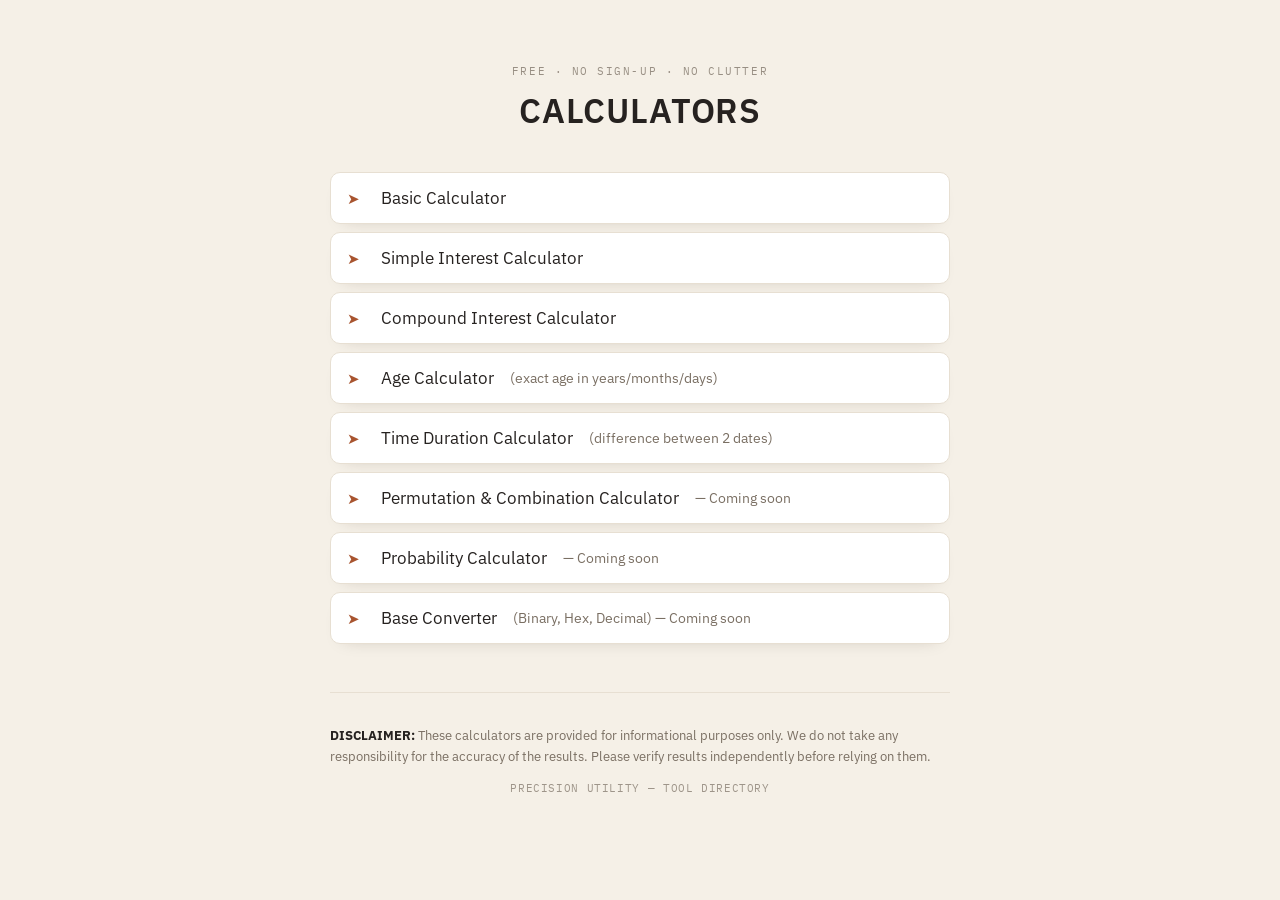
==== commit 584651c4: "Apply Warm Paper theme, unify calculator design, add related-calculator links, fix empty-field valid" ====
--- a/index.html
+++ b/index.html
@@ -22,37 +22,12 @@
 <link rel="preconnect" href="https://fonts.googleapis.com">
 <link rel="preconnect" href="https://fonts.gstatic.com" crossorigin>
 <link href="https://fonts.googleapis.com/css2?family=IBM+Plex+Mono:wght@400;600&family=IBM+Plex+Sans:wght@400;500;600&display=swap" rel="stylesheet">
+<link rel="stylesheet" href="/assets/theme.css">
 <style>
-  :root{
-    --ink: #1a1d1f;
-    --muted: #5b6266;
-    --accent: #0f4c6b;
-    --accent-hi: #14638a;
-    --rule: #e4e6e8;
-    --page-bg: #fbfbfa;
-    --font-sans: 'IBM Plex Sans', ui-sans-serif, sans-serif;
-    --font-mono: 'IBM Plex Mono', ui-monospace, monospace;
-  }
-  *{ box-sizing:border-box; }
-  body{
-    margin:0;
-    background: var(--page-bg);
-    color: var(--ink);
-    font-family: var(--font-sans);
-    padding: 64px 20px 40px;
-  }
+  body{ padding: 64px 20px 40px; }
   main{
     max-width: 620px;
     margin: 0 auto;
-  }
-  .eyebrow{
-    text-align:center;
-    color:#9aa0a3;
-    font-family: var(--font-mono);
-    font-size: 11px;
-    letter-spacing: 0.14em;
-    text-transform: uppercase;
-    margin-bottom: 10px;
   }
   h1{
     text-align:center;
@@ -61,27 +36,32 @@
     letter-spacing: 0.02em;
     margin: 0 0 40px;
   }
+  .eyebrow{ text-align:center; margin-bottom: 10px; }
   ul.tool-list{
     list-style: none;
     margin: 0 0 48px;
     padding: 0;
     display: flex;
     flex-direction: column;
-    gap: 4px;
+    gap: 8px;
   }
   ul.tool-list li a{
     display: flex;
     align-items: center;
     gap: 16px;
-    padding: 13px 14px;
+    padding: 14px 16px;
     text-decoration: none;
     color: var(--ink);
-    border-radius: 8px;
+    background: var(--panel-bg);
+    border: 1px solid var(--rule);
+    border-radius: 10px;
     font-size: 17px;
-    transition: background 0.12s ease;
+    box-shadow: 0 8px 18px -14px rgba(40,25,10,0.25);
+    transition: border-color 0.12s ease, transform 0.12s ease;
   }
   ul.tool-list li a:hover{
-    background: #eef2f4;
+    border-color: var(--accent);
+    transform: translateY(-1px);
   }
   ul.tool-list li a:hover .arrow{
     color: var(--accent-hi);
@@ -97,24 +77,7 @@
     font-size: 14px;
     font-weight: 400;
   }
-  section.notice{
-    border-top: 1px solid var(--rule);
-    padding-top: 24px;
-    font-size: 14px;
-    line-height: 1.6;
-    color: var(--muted);
-  }
-  section.notice p{ margin: 0 0 14px; }
-  section.notice strong{ color: var(--ink); }
-  section.notice a{ color: var(--accent); text-decoration: underline; }
-  footer{
-    text-align:center;
-    color:#b7bbbd;
-    font-family: var(--font-mono);
-    font-size: 10.5px;
-    margin-top: 40px;
-    letter-spacing: 0.06em;
-  }
+  section.notice{ margin-top: 0; }
 </style>
 </head>
 <body>
--- a/assets/theme.css
+++ b/assets/theme.css
@@ -0,0 +1,176 @@
+/* Shared design tokens + base components — Palette A "Warm Paper" */
+:root{
+  --ink: #262220;
+  --muted: #7a6f63;
+  --accent: #a8542f;
+  --accent-hi: #8f4526;
+  --rule: #e7dfd2;
+  --page-bg: #f5f0e7;
+  --panel-bg: #ffffff;
+  --field-bg: #f2ece1;
+  --result-bg: #f1ede0;
+  --result-ink: #6b4a24;
+  --radius: 16px;
+  --font-sans: 'IBM Plex Sans', ui-sans-serif, sans-serif;
+  --font-mono: 'IBM Plex Mono', ui-monospace, monospace;
+}
+
+*{ box-sizing: border-box; }
+
+body{
+  margin:0;
+  background: var(--page-bg);
+  color: var(--ink);
+  font-family: var(--font-sans);
+}
+
+.eyebrow{
+  color: var(--muted);
+  opacity: 0.75;
+  font-family: var(--font-mono);
+  font-size: 11px;
+  letter-spacing: 0.14em;
+  text-transform: uppercase;
+}
+
+.back-link{
+  display: inline-flex;
+  align-items: center;
+  gap: 6px;
+  color: var(--accent);
+  text-decoration: none;
+  font-size: 15px;
+  font-weight: 500;
+  padding: 8px 4px;
+}
+.back-link:hover{ color: var(--accent-hi); text-decoration: underline; }
+
+footer{
+  text-align:center;
+  color: var(--muted);
+  opacity: 0.7;
+  font-family: var(--font-mono);
+  font-size: 10.5px;
+  letter-spacing: 0.06em;
+}
+
+.panel{
+  background: var(--panel-bg);
+  border: 1px solid var(--rule);
+  border-radius: var(--radius);
+  box-shadow: 0 20px 44px -22px rgba(40,25,10,0.22);
+  padding: 26px 22px 24px;
+}
+
+section.notice{
+  border-top: 1px solid var(--rule);
+  padding-top: 20px;
+  font-size: 13px;
+  line-height: 1.6;
+  color: var(--muted);
+}
+section.notice strong{ color: var(--ink); }
+section.notice a{ color: var(--accent); text-decoration: underline; }
+
+label{
+  display:block;
+  font-size: 13px;
+  font-weight: 500;
+  color: var(--muted);
+  margin-bottom: 6px;
+}
+.field{ margin-bottom: 18px; }
+
+input[type="number"], input[type="text"], select{
+  width: 100%;
+  padding: 13px 14px;
+  border: 1px solid var(--rule);
+  background: var(--field-bg);
+  border-radius: 8px;
+  font-size: 17px;
+  font-family: var(--font-mono);
+  color: var(--ink);
+  outline: none;
+  transition: border-color 0.12s ease;
+  appearance: none;
+  -webkit-appearance: none;
+}
+input[type="number"]:focus, input[type="text"]:focus, select:focus{
+  border-color: var(--accent);
+  background: #fff;
+}
+
+button.calc-btn{
+  width: 100%;
+  padding: 14px;
+  background: var(--accent);
+  color: #fff;
+  border: none;
+  border-radius: 8px;
+  font-size: 16px;
+  font-weight: 600;
+  font-family: var(--font-sans);
+  cursor: pointer;
+  margin-top: 6px;
+  transition: background 0.12s ease;
+}
+button.calc-btn:hover{ background: var(--accent-hi); }
+
+.results{
+  margin-top: 24px;
+  background: var(--result-bg);
+  border-radius: 10px;
+  padding: 20px;
+  display: none;
+}
+.results.show{ display: block; }
+.result-row{
+  display: flex;
+  justify-content: space-between;
+  align-items: baseline;
+  padding: 6px 0;
+}
+.result-row .label{ font-size: 14px; color: var(--muted); }
+.result-row .value{
+  font-size: 20px;
+  font-weight: 600;
+  font-family: var(--font-mono);
+  color: var(--result-ink);
+}
+.result-row.total .value{ font-size: 24px; }
+
+.error-text{
+  font-size: 14px;
+  color: #b3261e;
+  text-align: center;
+}
+
+.related{ margin-top: 28px; }
+.related .related-label{
+  font-family: var(--font-mono);
+  font-size: 11px;
+  letter-spacing: 0.1em;
+  text-transform: uppercase;
+  color: var(--muted);
+  margin-bottom: 10px;
+}
+.related-links{
+  display:flex;
+  flex-direction:column;
+  gap: 8px;
+}
+.related-links a{
+  display:flex;
+  align-items:center;
+  gap: 10px;
+  padding: 11px 14px;
+  border: 1px solid var(--rule);
+  border-radius: 8px;
+  background: var(--panel-bg);
+  color: var(--ink);
+  text-decoration: none;
+  font-size: 14.5px;
+  transition: border-color 0.12s ease;
+}
+.related-links a:hover{ border-color: var(--accent); }
+.related-links a .arrow{ color: var(--accent); font-size: 13px; }
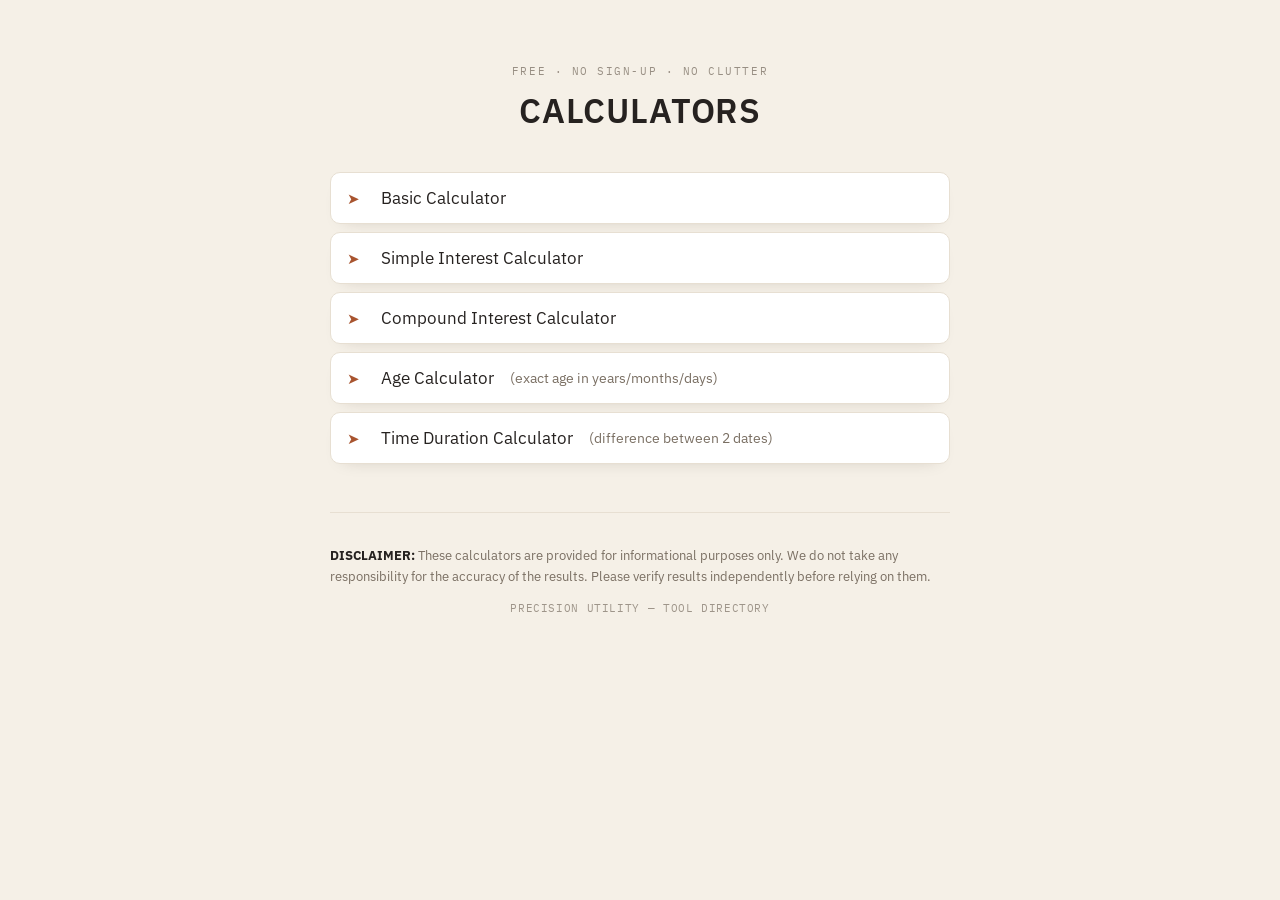
==== commit 843fe04c: "Remove not-yet-built calculators from landing page, add README Landing page linked to permutation/co" ====
--- a/index.html
+++ b/index.html
@@ -4,10 +4,10 @@
 <meta charset="UTF-8">
 <meta name="viewport" content="width=device-width, initial-scale=1.0">
 <title>Calculators — Free Online Calculator Tools</title>
-<meta name="description" content="Free online calculators: basic, simple interest, compound interest, age, time duration, permutation & combination, probability, and base converter.">
+<meta name="description" content="Free online calculators: basic, simple interest, compound interest, age, and time duration.">
 <link rel="canonical" href="https://calculator-amber-six-60.vercel.app/" />
 <meta property="og:title" content="Calculators — Free Online Calculator Tools">
-<meta property="og:description" content="A growing set of free, no-signup online calculators.">
+<meta property="og:description" content="A free, no-signup set of online calculators.">
 <meta property="og:type" content="website">
 
 <!-- Google Analytics (GA4) -->
@@ -91,9 +91,6 @@
     <li><a href="/compound-interest-calculator"><span class="arrow">&#10148;</span> Compound Interest Calculator</a></li>
     <li><a href="/age-calculator"><span class="arrow">&#10148;</span> Age Calculator <span class="tool-sub">(exact age in years/months/days)</span></a></li>
     <li><a href="/time-duration-calculator"><span class="arrow">&#10148;</span> Time Duration Calculator <span class="tool-sub">(difference between 2 dates)</span></a></li>
-    <li><a href="/permutation-combination-calculator"><span class="arrow">&#10148;</span> Permutation &amp; Combination Calculator <span class="tool-sub">— Coming soon</span></a></li>
-    <li><a href="/probability-calculator"><span class="arrow">&#10148;</span> Probability Calculator <span class="tool-sub">— Coming soon</span></a></li>
-    <li><a href="/base-converter"><span class="arrow">&#10148;</span> Base Converter <span class="tool-sub">(Binary, Hex, Decimal) — Coming soon</span></a></li>
   </ul>
 
   <section class="notice">
